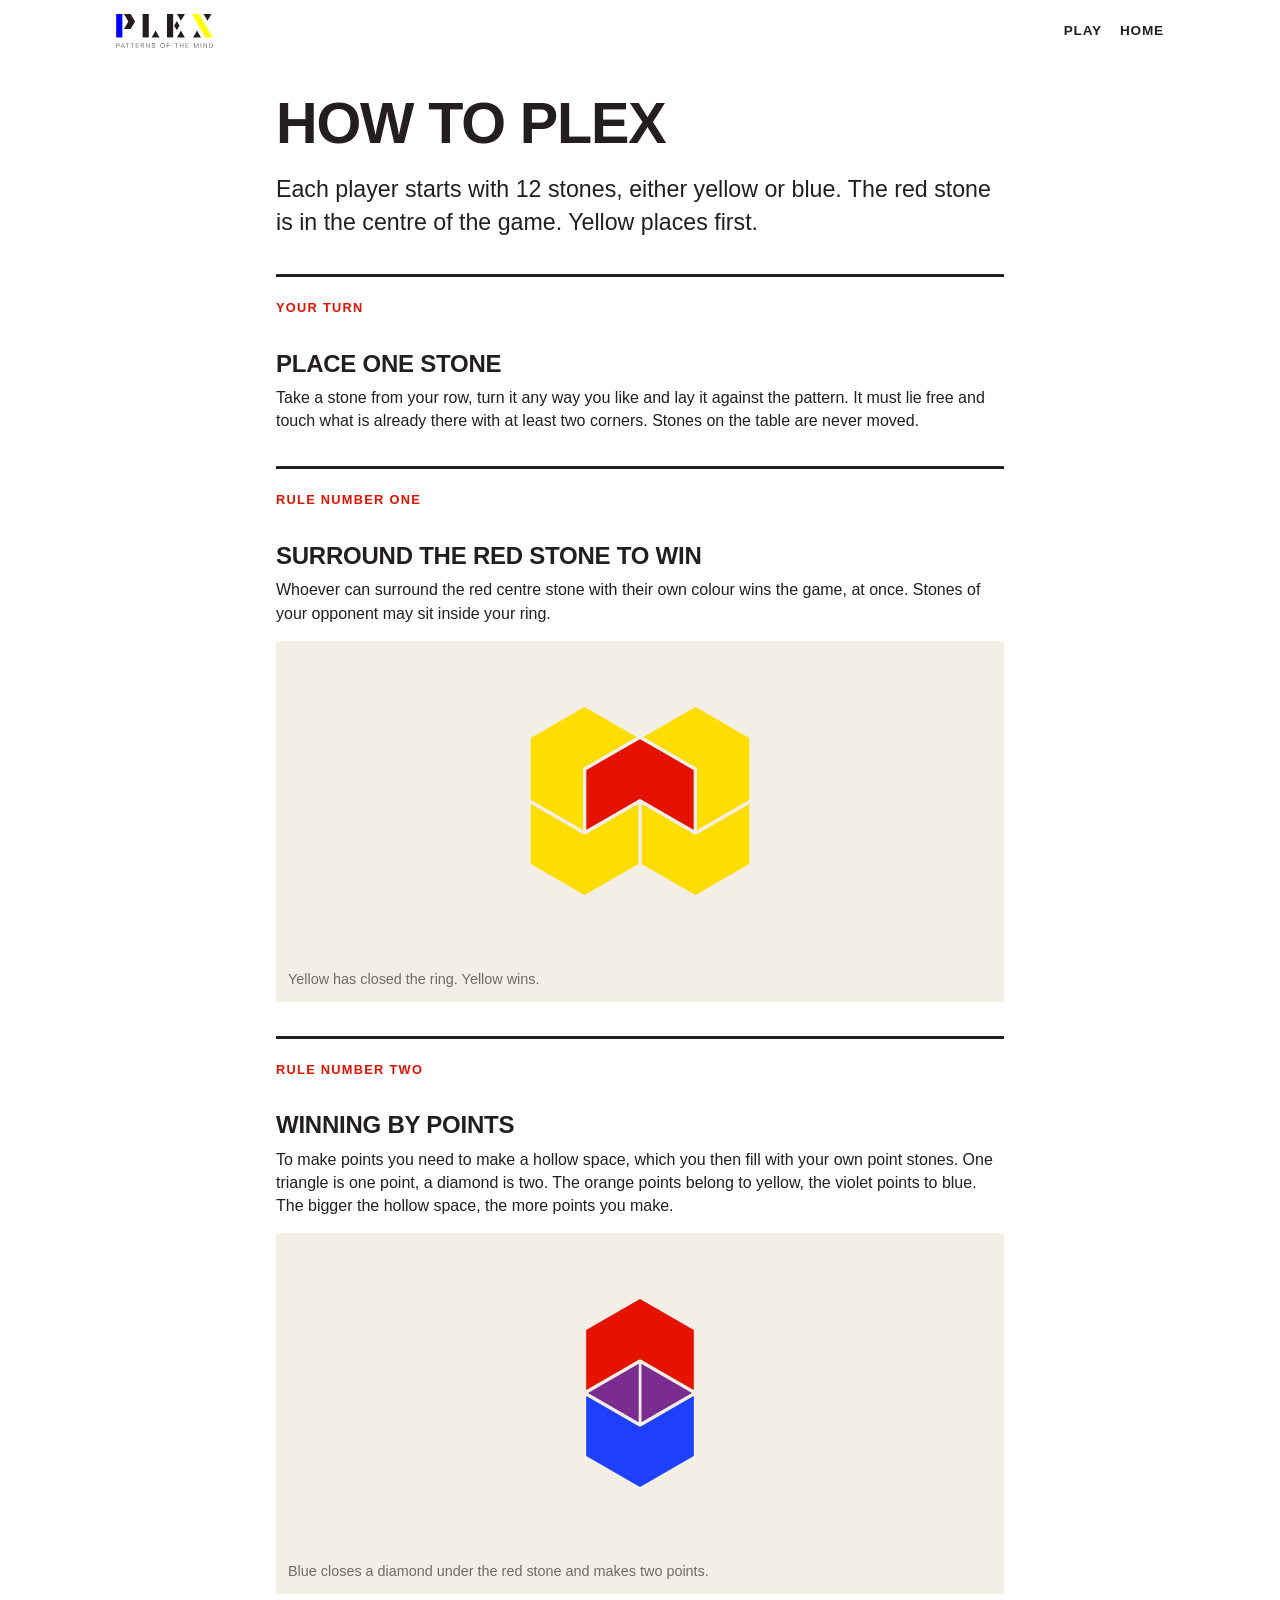
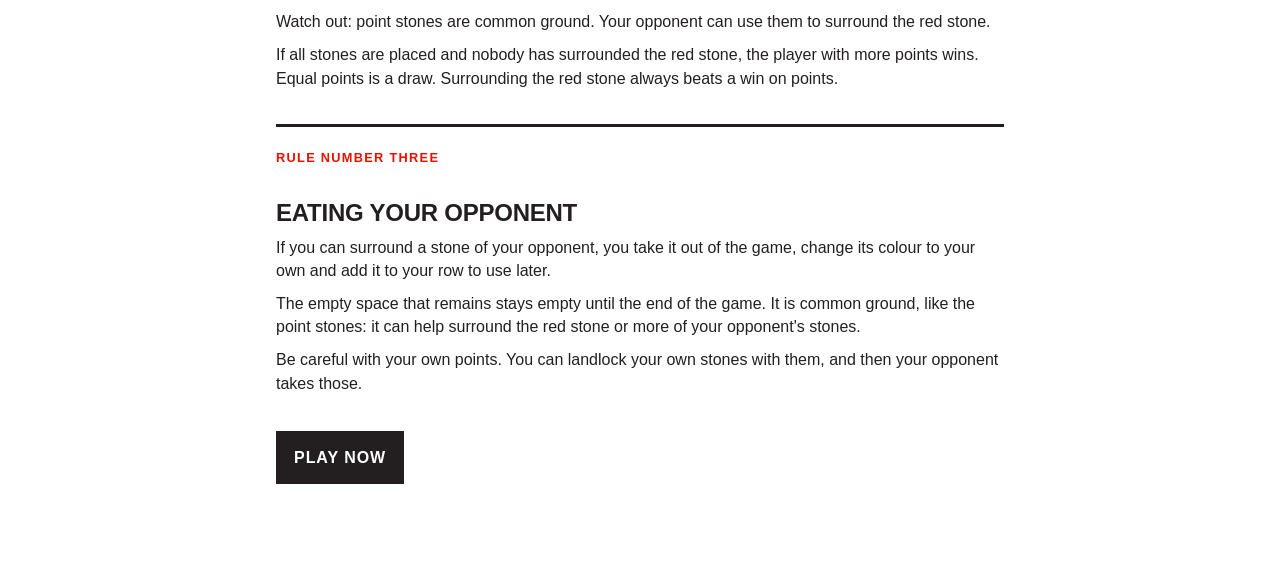
==== rules.html @ d15ac936 "Plex site and web app, first playable version Landing page, rules page, terms and privacy from the o" ====
<!doctype html>
<html lang="en">
<head>
<meta charset="utf-8">
<meta name="viewport" content="width=device-width, initial-scale=1">
<title>Rules · Plex</title>
<meta name="description" content="How to play Plex: surround the red stone, score points, eat your opponent.">
<link rel="icon" href="assets/img/plex-icon.png">
<link rel="stylesheet" href="assets/site.css">
<link rel="stylesheet" href="play/app.css">
<style>body{overscroll-behavior:auto}</style>
</head>
<body>
<header class="top"><a href="./"><img src="assets/img/plex-logo.svg" alt="Plex"></a><nav><a href="play/">Play</a><a href="./">Home</a></nav></header>
<main class="doc">
  <h1>How to Plex</h1>
  <p class="lead">Each player starts with 12 stones, either yellow or blue. The red stone is in the centre of the game. Yellow places first.</p>

  <section class="rule">
    <p class="num">Your turn</p>
    <h2>Place one stone</h2>
    <p>Take a stone from your row, turn it any way you like and lay it against the pattern. It must lie free and touch what is already there with at least two corners. Stones on the table are never moved.</p>
  </section>

  <section class="rule">
    <p class="num">Rule number one</p>
    <h2>Surround the red stone to win</h2>
    <p>Whoever can surround the red centre stone with their own colour wins the game, at once. Stones of your opponent may sit inside your ring.</p>
    <figure class="fig"><svg id="fig-surround" role="img" aria-label="Yellow stones closed around the red stone"></svg><figcaption>Yellow has closed the ring. Yellow wins.</figcaption></figure>
  </section>

  <section class="rule">
    <p class="num">Rule number two</p>
    <h2>Winning by points</h2>
    <p>To make points you need to make a hollow space, which you then fill with your own point stones. One triangle is one point, a diamond is two. The orange points belong to yellow, the violet points to blue. The bigger the hollow space, the more points you make.</p>
    <figure class="fig"><svg id="fig-points" role="img" aria-label="A blue stone closes a diamond under the red stone"></svg><figcaption>Blue closes a diamond under the red stone and makes two points.</figcaption></figure>
    <p>Watch out: point stones are common ground. Your opponent can use them to surround the red stone.</p>
    <p>If all stones are placed and nobody has surrounded the red stone, the player with more points wins. Equal points is a draw. Surrounding the red stone always beats a win on points.</p>
  </section>

  <section class="rule">
    <p class="num">Rule number three</p>
    <h2>Eating your opponent</h2>
    <p>If you can surround a stone of your opponent, you take it out of the game, change its colour to your own and add it to your row to use later.</p>
    <p>The empty space that remains stays empty until the end of the game. It is common ground, like the point stones: it can help surround the red stone or more of your opponent's stones.</p>
    <p>Be careful with your own points. You can landlock your own stones with them, and then your opponent takes those.</p>
  </section>

  <p style="margin-top:36px"><a class="btn solid" href="play/" style="width:auto">Play now</a></p>
</main>

<script src="play/engine.js"></script>
<script>
(function () {
  const P = window.Plex, NS = 'http://www.w3.org/2000/svg';
  const S3 = Math.sqrt(3) / 2, C = Math.cos(Math.PI / 6), S = Math.sin(Math.PI / 6);
  const pos = (a, b) => { const x = a + b / 2, y = b * S3; return [x * C + y * S, x * S - y * C]; };
  const pts = (vs) => vs.map((v) => pos(v[0], v[1]).map((n) => n.toFixed(3)).join(',')).join(' ');
  function draw(id, g) {
    const svg = document.getElementById(id);
    let x0 = 9, x1 = -9, y0 = 9, y1 = -9;
    const add = (name, verts, cls) => {
      const e = document.createElementNS(NS, name);
      e.setAttribute('points', pts(verts)); e.setAttribute('class', cls); svg.appendChild(e);
      for (const v of verts) { const p = pos(v[0], v[1]); x0 = Math.min(x0, p[0]); x1 = Math.max(x1, p[0]); y0 = Math.min(y0, p[1]); y1 = Math.max(y1, p[1]); }
    };
    for (const [k, cell] of g.cells) {
      if (cell.t === 'V') add('polygon', P.cellVerts(P.unkey(k)), 'void');
      else if (cell.t[0] === 'p') add('polygon', P.cellVerts(P.unkey(k)), 'pt ' + cell.t);
    }
    add('polygon', P.stoneOutline(0, 0, 0), 'stone R');
    for (const st of g.stones.values()) add('polygon', P.stoneOutline(st.a, st.b, st.r), 'stone ' + st.owner);
    svg.setAttribute('viewBox', [x0 - 1, y0 - 1, x1 - x0 + 2, y1 - y0 + 2].join(' '));
  }
  // rule 2: one blue stone under the red notch
  let g = P.newGame(); g.turn = 'B';
  draw('fig-points', P.play(g, 1, -1, 3));
  // rule 1: yellow keeps placing the stone closest to the centre until the ring closes
  g = P.newGame();
  const d = (m) => m.a * m.a + m.b * m.b + m.a * m.b;
  for (let i = 0; i < 12 && !g.winner; i++) {
    g.turn = 'Y';
    const ms = P.legalMoves(g).sort((x, y) => d(x) - d(y));
    g = P.play(g, ms[0].a, ms[0].b, ms[0].r);
  }
  draw('fig-surround', g);
})();
</script>
</body>
</html>
---- assets/site.css ----
:root { --red:#e61200; --ink:#231f20; --paper:#fff; --muted:#6f6a66; --blue:#0000ff; --yellow:#ffff00; }
* { box-sizing: border-box; }
html { scroll-behavior: smooth; }
body { margin:0; font-family:"Helvetica Neue",Helvetica,Arial,sans-serif; color:var(--ink); background:var(--paper); line-height:1.45; }
img { max-width:100%; display:block; }
a { color:inherit; }
.wrap { max-width:1080px; margin:0 auto; padding:0 16px; }
h1,h2,h3 { font-weight:800; letter-spacing:-0.02em; line-height:1.02; margin:0; text-transform:uppercase; text-wrap:balance; }
h1 { font-size:clamp(2.6rem,9vw,6rem); }
h2 { font-size:clamp(2rem,6vw,3.6rem); }
h3 { font-size:1.2rem; letter-spacing:0; }
p { margin:0; }
.lead { font-size:clamp(1.1rem,2.4vw,1.45rem); max-width:34em; }
.btn { display:inline-block; border:3px solid currentColor; padding:14px 22px; font-weight:800; text-transform:uppercase; letter-spacing:.06em; text-decoration:none; }
.btn.solid { background:var(--ink); color:#fff; border-color:var(--ink); }
.btn:focus-visible, a:focus-visible { outline:3px solid var(--blue); outline-offset:3px; }

.top { display:flex; align-items:center; justify-content:space-between; padding:14px 16px; max-width:1080px; margin:0 auto; }
.top img { height:34px; width:auto; }
.top nav { display:flex; gap:18px; font-weight:800; text-transform:uppercase; font-size:.85rem; letter-spacing:.06em; }
.top nav a { text-decoration:none; }

.hero { background:var(--red); color:#fff; }
.hero .wrap { display:grid; gap:28px; padding-top:48px; padding-bottom:56px; align-items:center; }
.hero .mark { width:min(46vw,220px); }
.hero .actions { display:flex; flex-wrap:wrap; gap:12px; margin-top:8px; }
.hero .btn.solid { background:#fff; color:var(--red); border-color:#fff; }
@media (min-width:760px){ .hero .wrap { grid-template-columns:260px 1fr; gap:56px; padding-top:80px; padding-bottom:88px; } .hero .mark { width:240px; } }

section.band { padding:64px 0; }
.split { display:grid; gap:28px; align-items:center; }
.split .txt { display:grid; gap:16px; justify-items:start; }
@media (min-width:760px){ .split { grid-template-columns:1fr 1fr; gap:56px; } .split.flip .pic { order:2; } }
.pic img { width:100%; aspect-ratio:4/3; object-fit:cover; }
.dark { background:var(--ink); color:#fff; }
.quote { font-size:clamp(1.6rem,5vw,3rem); font-weight:800; line-height:1.08; max-width:18em; text-wrap:balance; }
.quote + p { margin-top:14px; color:#bbb; }
.steps { display:grid; gap:0; margin-top:28px; border-top:3px solid var(--ink); }
.steps > div { padding:18px 0; border-bottom:3px solid var(--ink); display:grid; grid-template-columns:3rem 1fr; gap:8px; align-items:baseline; }
.steps .n { font-weight:800; font-size:1.6rem; color:var(--red); }
.small { color:var(--muted); font-size:.95rem; }
footer.site { border-top:3px solid var(--ink); padding:22px 0 32px; font-size:.9rem; }
footer.site .wrap { display:flex; flex-wrap:wrap; gap:14px 22px; align-items:center; }
footer.site img { height:30px; }

/* text pages */
.doc { max-width:760px; margin:0 auto; padding:32px 16px 72px; }
.doc h1 { font-size:clamp(2.2rem,7vw,3.6rem); margin-bottom:20px; }
.doc h2 { font-size:1.5rem; margin:34px 0 10px; letter-spacing:-0.01em; }
.doc h3 { margin:24px 0 8px; }
.doc h4 { margin:18px 0 6px; font-size:1rem; }
.doc p, .doc li { margin:0 0 10px; }
.doc ul { padding-left:1.2em; }
.rule { border-top:3px solid var(--ink); padding-top:22px; margin-top:34px; }
.rule .num { color:var(--red); font-weight:800; text-transform:uppercase; letter-spacing:.1em; font-size:.8rem; }
.fig { background:#f3efe6; margin:16px 0; }
.fig svg { display:block; width:100%; height:auto; max-height:320px; }
.fig figcaption { padding:8px 12px 12px; font-size:.9rem; color:var(--muted); }
figure { margin:0; }
---- play/app.css ----
:root {
  --red: #e61200;
  --ink: #231f20;
  --paper: #ffffff;
  --table: #f3efe6;
  --line: #d9d3c5;
  --muted: #6f6a66;
  --yellow: #ffdd00;
  --blue: #1f3fff;
  --orange: #ff8a00;
  --violet: #7a2d8f;
}
* { box-sizing: border-box; }
html, body { height: 100%; margin: 0; }
body {
  font-family: "Helvetica Neue", Helvetica, Arial, sans-serif;
  color: var(--ink);
  background: var(--paper);
  -webkit-tap-highlight-color: transparent;
  overscroll-behavior: none;
}
[hidden] { display: none !important; }
h2 { font-size: 1.25rem; margin: 0 0 4px; font-weight: 800; letter-spacing: -0.01em; }

.screen { max-width: 520px; margin: 0 auto; min-height: 100%; }

/* home */
#home { padding: 28px 16px calc(28px + env(safe-area-inset-bottom)); display: flex; flex-direction: column; gap: 14px; }
.home-logo { width: 92px; height: auto; align-self: center; margin-top: 8px; }
.tag { text-align: center; margin: 0 0 8px; font-weight: 800; text-transform: uppercase; letter-spacing: 0.14em; font-size: 0.8rem; }
.card { border: 2px solid var(--ink); padding: 16px; display: flex; flex-direction: column; gap: 10px; }
.card.muted { border-color: var(--line); color: var(--muted); }
.sub { margin: 0; color: var(--muted); font-size: 0.95rem; line-height: 1.35; }
.record { margin: 0; font-size: 0.85rem; color: var(--muted); min-height: 1em; }
.chips { display: flex; gap: 8px; }
.chips button {
  flex: 1; padding: 10px 0; border: 2px solid var(--ink); background: var(--paper); color: var(--ink);
  font: inherit; font-weight: 700; cursor: pointer;
}
.chips button[aria-checked="true"] { background: var(--ink); color: var(--paper); }
.home-links { display: flex; justify-content: center; gap: 24px; margin-top: 6px; }
.home-links a { color: var(--ink); font-weight: 700; }

.btn {
  appearance: none; border: 2px solid var(--ink); background: var(--paper); color: var(--ink);
  font: inherit; font-weight: 800; font-size: 1rem; padding: 13px 16px; cursor: pointer; width: 100%;
  text-transform: uppercase; letter-spacing: 0.06em;
}
.btn.primary { background: var(--red); border-color: var(--red); color: #fff; }
.btn:disabled { opacity: 0.35; cursor: default; }
.btn:focus-visible, .chips button:focus-visible, .icon-btn:focus-visible { outline: 3px solid var(--blue); outline-offset: 2px; }

/* game */
#game { display: flex; flex-direction: column; height: 100dvh; }
.bar {
  display: flex; align-items: center; gap: 10px; padding: 10px 14px;
  border-bottom: 2px solid var(--ink); font-weight: 700; min-height: 54px;
}
footer.bar { border-bottom: 0; border-top: 2px solid var(--ink); padding-bottom: calc(10px + env(safe-area-inset-bottom)); }
.bar .chip { width: 26px; height: 26px; flex: none; }
.bar .name { flex: 1; min-width: 0; white-space: nowrap; overflow: hidden; text-overflow: ellipsis; }
.bar .stat { font-variant-numeric: tabular-nums; font-size: 0.9rem; white-space: nowrap; }
.bar .stat b { font-size: 1.1rem; }
.bar.active { background: var(--ink); color: var(--paper); }
.bar .turn { font-size: 0.72rem; text-transform: uppercase; letter-spacing: 0.1em; opacity: 0; }
.bar.active .turn { opacity: 1; }

.board-wrap { position: relative; flex: 1; min-height: 0; background: var(--table); }
#board { width: 100%; height: 100%; display: block; touch-action: none; user-select: none; -webkit-user-select: none; }
.icon-btn {
  position: absolute; top: 10px; right: 10px; width: 44px; height: 44px; border: 2px solid var(--ink);
  background: var(--paper); color: var(--ink); display: grid; place-items: center; cursor: pointer; padding: 0;
}
#toast {
  position: absolute; left: 50%; top: 12px; transform: translateX(-50%);
  background: var(--ink); color: #fff; padding: 8px 14px; font-weight: 700; font-size: 0.9rem;
  opacity: 0; transition: opacity 0.25s; pointer-events: none; max-width: calc(100% - 130px); text-align: center;
}
#toast.show { opacity: 1; }
#hint { margin: 0; padding: 8px 14px 0; font-size: 0.88rem; color: var(--muted); text-align: center; min-height: 2.1em; }
.controls { display: flex; gap: 10px; padding: 8px 14px 12px; }

dialog {
  border: 3px solid var(--ink); padding: 22px 18px; width: min(360px, calc(100vw - 32px)); color: var(--ink); background: var(--paper);
}
dialog[open] { display: flex; flex-direction: column; gap: 10px; }
dialog::backdrop { background: rgba(35, 31, 32, 0.55); }
dialog h2 { font-size: 1.9rem; text-transform: uppercase; letter-spacing: -0.01em; }
dialog p { margin: 0; line-height: 1.4; }
#over-score { font-size: 1.5rem; font-weight: 800; font-variant-numeric: tabular-nums; }
#over-note { color: var(--muted); font-size: 0.9rem; }
#over-note:empty, #over-score:empty { display: none; }

/* board pieces */
.stone { stroke: var(--table); stroke-width: 0.05; stroke-linejoin: round; }
.stone.Y, .chip.Y { fill: var(--yellow); background: var(--yellow); }
.stone.B, .chip.B { fill: var(--blue); background: var(--blue); }
.stone.R { fill: var(--red); }
.pt { stroke: var(--table); stroke-width: 0.04; stroke-linejoin: round; }
.pt.pY { fill: var(--orange); }
.pt.pB { fill: var(--violet); }
.void { fill: rgba(35, 31, 32, 0.07); stroke: rgba(35, 31, 32, 0.35); stroke-width: 0.03; stroke-dasharray: 0.09 0.07; }
.dot { fill: rgba(35, 31, 32, 0.22); }
.last { fill: none; stroke: #fff; stroke-width: 0.09; stroke-linejoin: round; pointer-events: none; }
.ghost { stroke-width: 0.08; stroke-linejoin: round; fill-opacity: 0.6; stroke: var(--ink); cursor: grab; }
.ghost.Y { fill: var(--yellow); }
.ghost.B { fill: var(--blue); }
.ghost.bad { fill-opacity: 0.22; stroke: var(--red); stroke-dasharray: 0.16 0.1; }
@media (prefers-reduced-motion: no-preference) {
  .ghost { transition: fill-opacity 0.15s; }
}
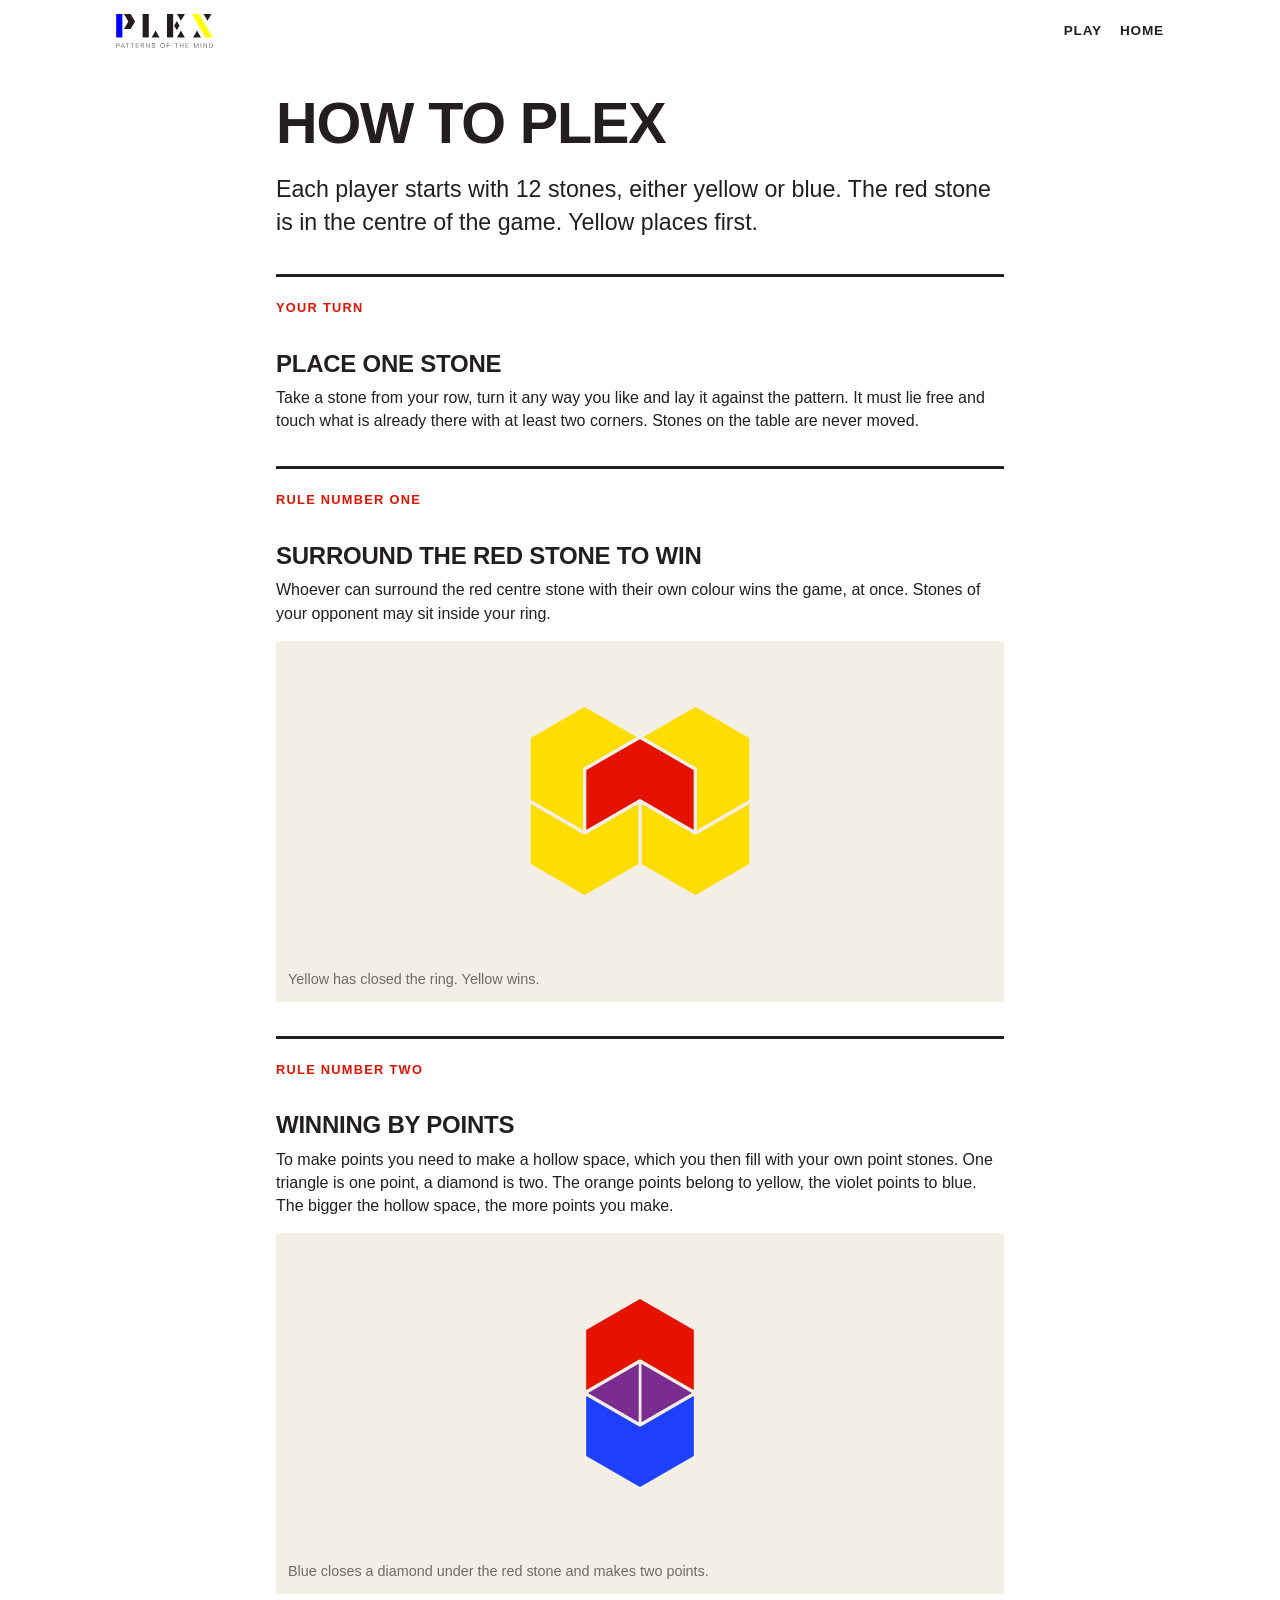
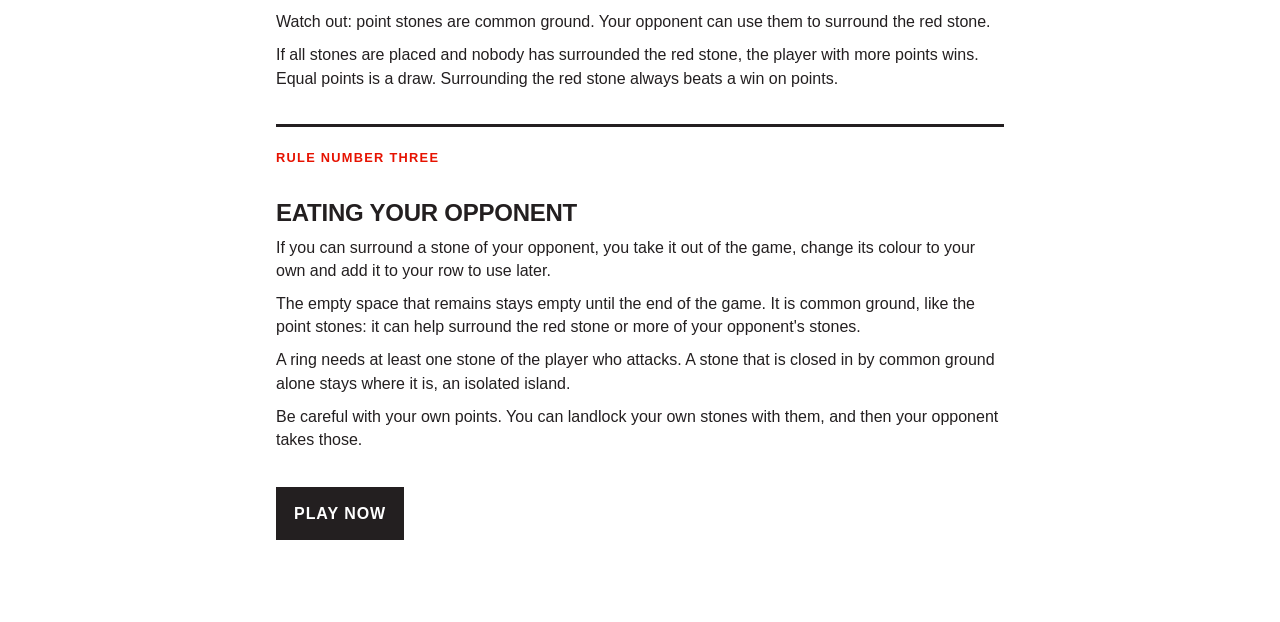
==== commit 0b5d0adf: "A ring needs at least one stone of the attacker A stone enclosed by common ground only is no longer " ====
--- a/rules.html
+++ b/rules.html
@@ -43,6 +43,7 @@
     <h2>Eating your opponent</h2>
     <p>If you can surround a stone of your opponent, you take it out of the game, change its colour to your own and add it to your row to use later.</p>
     <p>The empty space that remains stays empty until the end of the game. It is common ground, like the point stones: it can help surround the red stone or more of your opponent's stones.</p>
+    <p>A ring needs at least one stone of the player who attacks. A stone that is closed in by common ground alone stays where it is, an isolated island.</p>
     <p>Be careful with your own points. You can landlock your own stones with them, and then your opponent takes those.</p>
   </section>
 
--- a/play/app.css
+++ b/play/app.css
@@ -109,3 +109,23 @@
 @media (prefers-reduced-motion: no-preference) {
   .ghost { transition: fill-opacity 0.15s; }
 }
+
+/* patterns */
+#over-pattern { border-top: 2px solid var(--ink); padding-top: 10px; display: flex; flex-direction: column; gap: 8px; }
+#pattern-line { font-size: 0.92rem; }
+#claim { display: flex; gap: 8px; }
+#claim input {
+  flex: 1; min-width: 0; border: 2px solid var(--ink); padding: 10px; font: inherit; font-size: 1rem;
+  color: var(--ink); background: var(--paper); border-radius: 0;
+}
+#claim input:focus-visible { outline: 3px solid var(--blue); outline-offset: 2px; }
+#claim .btn { width: auto; }
+.patterns { list-style: none; margin: 0; padding: 0; display: flex; flex-direction: column; gap: 8px; }
+.patterns:empty { display: none; }
+.patterns li { display: flex; align-items: center; gap: 12px; }
+.patterns span { display: flex; flex-direction: column; min-width: 0; }
+.patterns b { overflow-wrap: anywhere; }
+.patterns small { color: var(--muted); font-variant-numeric: tabular-nums; }
+.thumb { width: 64px; height: 64px; flex: none; background: var(--table); }
+.bar .stat.taken b { color: var(--red); }
+.bar.active .stat.taken b { color: var(--yellow); }
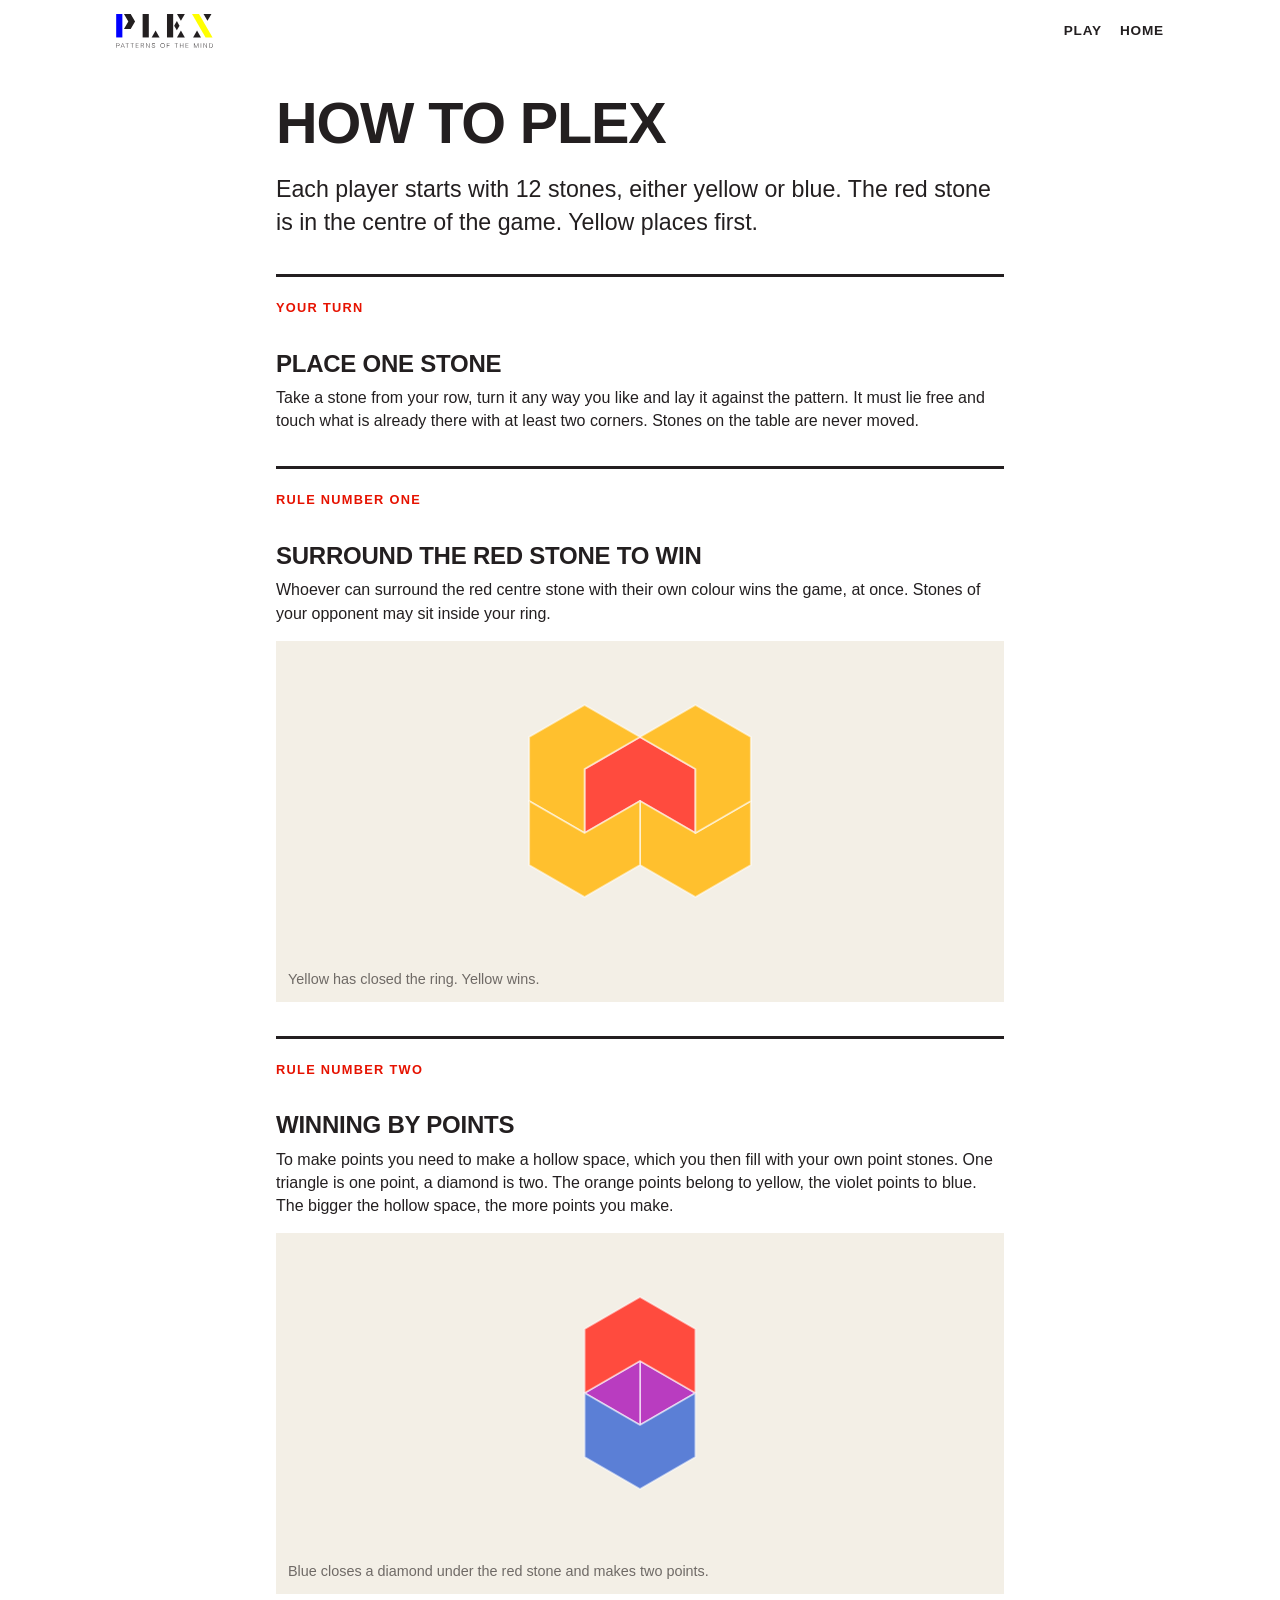
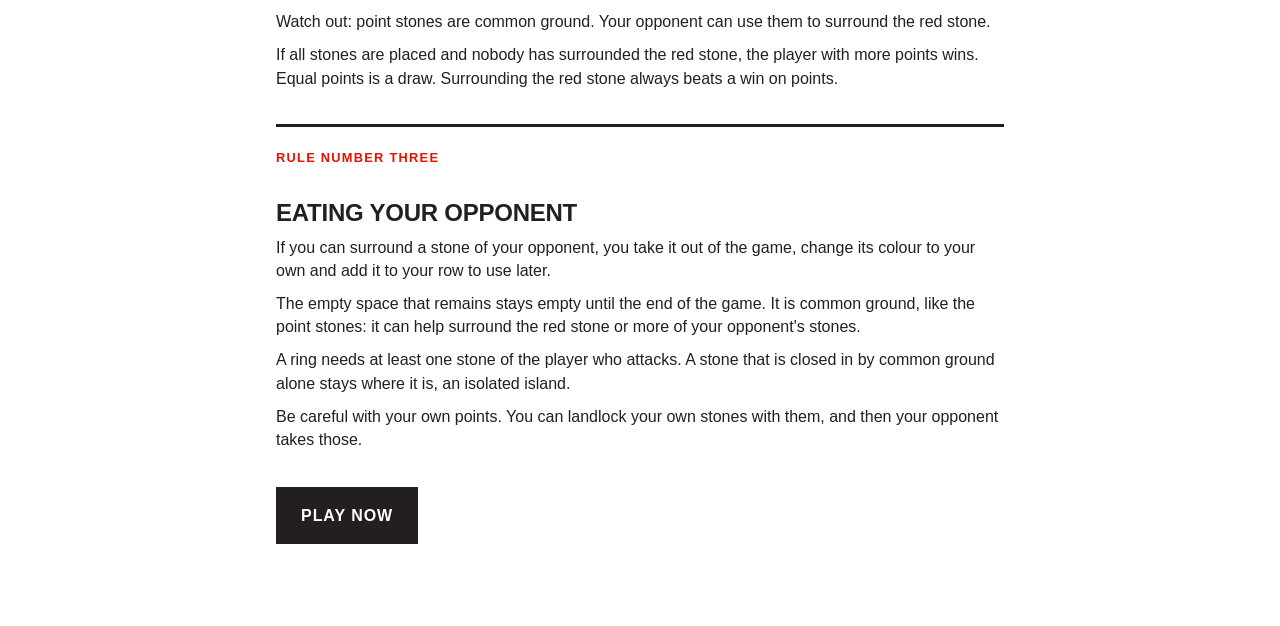
==== commit 46302b53: "Restyle the app to the Figma design Soft grey background, rounded cards and pills, floating player b" ====
--- a/rules.html
+++ b/rules.html
@@ -7,8 +7,7 @@
 <meta name="description" content="How to play Plex: surround the red stone, score points, eat your opponent.">
 <link rel="icon" href="assets/img/plex-icon.png">
 <link rel="stylesheet" href="assets/site.css">
-<link rel="stylesheet" href="play/app.css">
-<style>body{overscroll-behavior:auto}</style>
+<link rel="stylesheet" href="play/pieces.css">
 </head>
 <body>
 <header class="top"><a href="./"><img src="assets/img/plex-logo.svg" alt="Plex"></a><nav><a href="play/">Play</a><a href="./">Home</a></nav></header>
@@ -47,7 +46,7 @@
     <p>Be careful with your own points. You can landlock your own stones with them, and then your opponent takes those.</p>
   </section>
 
-  <p style="margin-top:36px"><a class="btn solid" href="play/" style="width:auto">Play now</a></p>
+  <p style="margin-top:36px"><a class="btn solid" href="play/">Play now</a></p>
 </main>
 
 <script src="play/engine.js"></script>
--- a/play/pieces.css
+++ b/play/pieces.css
@@ -0,0 +1,17 @@
+/* Colours and board pieces, shared by the app and the rules page. */
+:root {
+  --yellow: #ffc02e;
+  --blue: #5b7fd6;
+  --stone-red: #ff4b3e;
+  --orange: #ff8a1e;
+  --violet: #b93cc0;
+  --table: #eceef3;
+}
+.stone { stroke: rgba(255, 255, 255, 0.55); stroke-width: 0.03; stroke-linejoin: round; }
+.stone.Y { fill: var(--yellow); }
+.stone.B { fill: var(--blue); }
+.stone.R { fill: var(--stone-red); }
+.pt { stroke: rgba(255, 255, 255, 0.55); stroke-width: 0.03; stroke-linejoin: round; }
+.pt.pY { fill: var(--orange); }
+.pt.pB { fill: var(--violet); }
+.void { fill: rgba(60, 70, 100, 0.06); stroke: rgba(60, 70, 100, 0.3); stroke-width: 0.025; stroke-dasharray: 0.09 0.07; }
